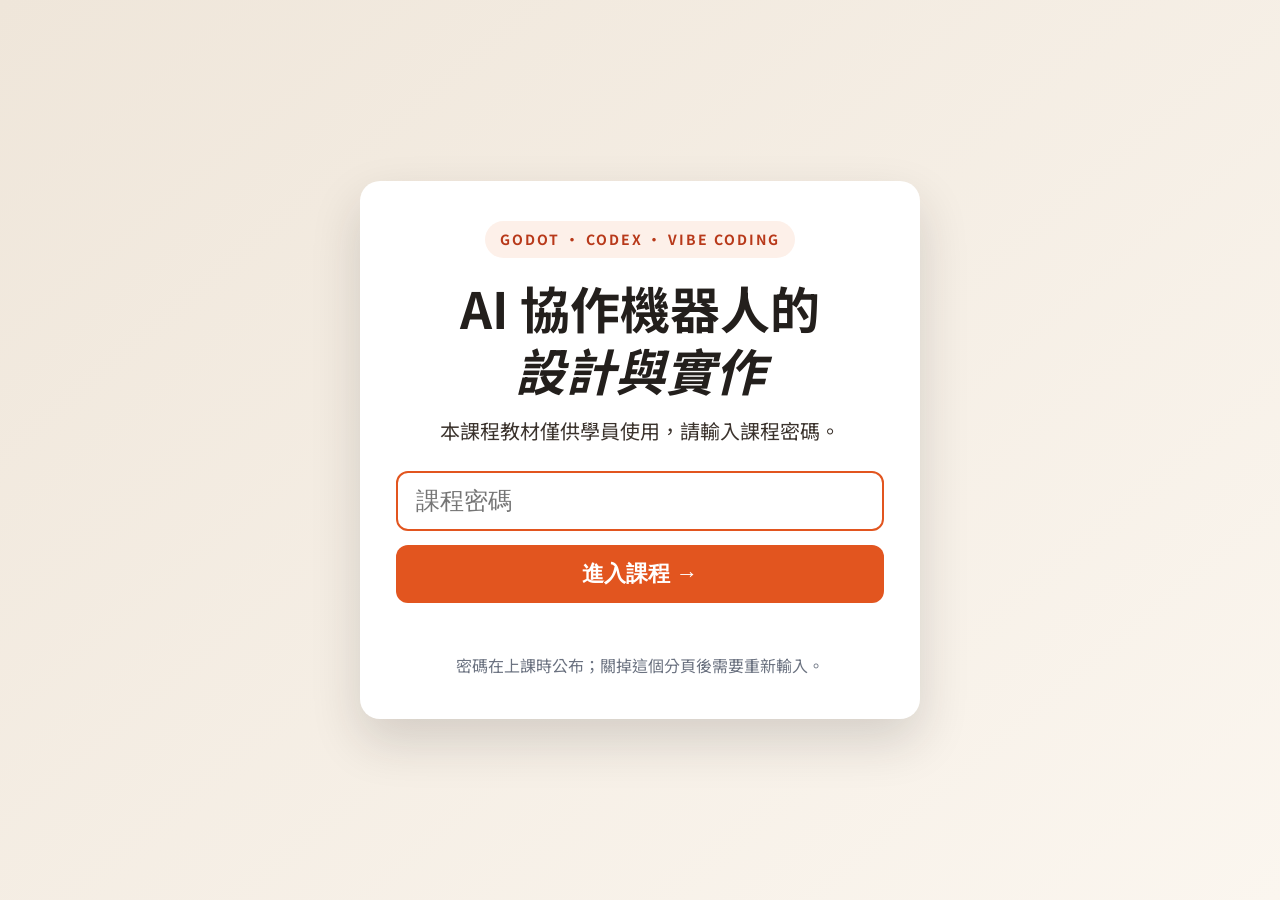
==== reader.html @ 9efdf80b "feat: complete clone of AI Cobot course site with media, guides, samples and reader" ====
<!doctype html>
<html lang="zh-Hant">
<head>
<meta charset="utf-8">
<meta name="viewport" content="width=device-width,initial-scale=1,maximum-scale=1,user-scalable=no">
<title>電子書閱讀器 · Vibe Coding × Codex 25 個 AI 實作</title>
<link rel="preconnect" href="https://fonts.googleapis.com">
<link rel="preconnect" href="https://fonts.gstatic.com" crossorigin>
<link href="https://fonts.googleapis.com/css2?family=Noto+Sans+TC:wght@400;500;600;700&family=Noto+Serif+TC:wght@700;800&display=swap" rel="stylesheet">
<link rel="stylesheet" href="assets/reader.css">
</head>
<body>

<div class="top">
  <a class='back' href='/'>← 回課程首頁</a>
  <h1 id="title">載入中…</h1>
  <span class="dl" id="dl" title="本電子書僅供線上閱讀">🔒 僅供線上閱讀</span>
  <button class="tkey" id="tkey" title="教師模式：輸入教師密碼後可選取、複製書中文字">🔑 教師</button>
</div>

<div class="stage" id="stage">
  <div class="book" id="book">
    <canvas id="page"></canvas>
    <canvas id="page2"></canvas>
    <div class="textLayer" id="tl" hidden></div>
    <canvas id="prev-layer"></canvas>
    <canvas id="ink"></canvas>
    <canvas id="lens" hidden></canvas>
    <div class="loading" id="loading">電子書載入中…</div>
  </div>
</div>

<div class="bar">
  <button class="btn" id="tocbtn" title="章節目錄">☰ <span class="lbl">目錄</span></button>

  <span class="div"></span>

  <button class="btn" id="prev" disabled>◀ <span class="lbl">上一頁</span></button>
  <div class="pgbox">
    <input id="num" type="number" min="1" value="1" aria-label="頁碼">
    <span class="tot">/ <span id="tot">–</span></span>
  </div>
  <button class="btn" id="next" disabled><span class="lbl">下一頁</span> ▶</button>

  <span class="div"></span>

  <button class="btn" id="zout" title="縮小（-）">🔍<span style="font-size:12px">－</span></button>
  <span class="zoomval" id="zv" title="點一下回到 100%">100%</span>
  <button class="btn" id="zin" title="放大（+）">🔍<span style="font-size:12px">＋</span></button>
  <button class="btn" id="fitbtn" title="整頁顯示：一整頁完整放進畫面，不用往下捲">⛶ <span class="lbl">整頁</span></button>
  <button class="btn" id="spreadbtn" title="切換單頁／雙頁跨頁顯示">📖 <span class="lbl">雙頁</span></button>
  <button class="btn" id="lensbtn" title="區域放大鏡：移到哪裡放大哪裡（滾輪調鏡片大小，Shift+滾輪調倍率）">🔎 <span class="lbl">放大鏡</span></button>
  <span class="lenschip" id="lenschip" hidden title="滾輪調鏡片大小，Shift+滾輪調倍率">
    <span id="lens-size">220</span>px · <span id="lens-pow">2.0</span>×
  </span>

  <span class="div"></span>

  <button class="btn" id="draw"  title="自由畫線">✏️ <span class="lbl">畫畫</span></button>
  <button class="btn" id="arrow" title="拖曳拉出箭頭">↗️ <span class="lbl">箭頭</span></button>
  <button class="btn" id="rect"  title="拖曳拉出方框">▭ <span class="lbl">方框</span></button>
  <button class="btn" id="oval"  title="拖曳拉出圓圈">◯ <span class="lbl">圓圈</span></button>
  <button class="btn" id="text"  title="在書頁上加文字">🔤 <span class="lbl">打字</span></button>
  <span class="penchip" id="penchip" title="滑鼠滾輪可調整粗細，點這裡回到預設">
    <i id="pen-dot"></i><span id="pen-num">2.6</span>
  </span>

  <button class="btn" id="undo" title="復原上一步（Ctrl+Z）" disabled>↩ <span class="lbl">復原</span></button>
  <button class="btn warn" id="clr" title="清除本頁筆跡與註記">🗑️ <span class="lbl">清除</span></button>

  <span class="div"></span>

  <button class="btn code" id="codebtn" title="取得這個單元的指令包">📋 <span class="lbl">指令</span></button>
</div>

<!-- 程式碼面板 -->
<div class="tmodal" id="tmodal" hidden>
  <form class="tbox" id="tform">
    <h3>🔑 教師模式</h3>
    <p>輸入教師密碼後，書頁上的文字可以直接選取、複製。</p>
    <input id="tpw" type="password" autocomplete="current-password" placeholder="教師密碼">
    <div class="terr" id="terr"></div>
    <div class="tbtns"><button type="button" class="btn" id="tcancel">取消</button><button type="submit" class="btn on" id="tok">解鎖</button></div>
  </form>
</div>

<div class="sheet" id="sheet" hidden>
  <div class="sheet-box" role="dialog" aria-modal="true" aria-labelledby="sheet-t">
    <div class="sheet-top">
      <div>
        <h2 id="sheet-t">這個單元的指令</h2>
        <p class="sheet-sub">整段複製，貼進 Spark 的「說明要執行的任務」就能用。</p>
      </div>
      <button class="x" id="sheet-x" aria-label="關閉">✕</button>
    </div>
    <div class="tabs" id="tabs"></div>
    <pre class="codebox"><code id="codetext">載入中…</code></pre>
    <div class="sheet-act">
      <button class="btn big" id="copybtn">📋 複製全部指令</button>
      <button class="btn big" id="dlbtn">⬇ 下載檔案</button>
    </div>
  </div>
</div>

<!-- 章節目錄 -->
<div class="toc-wrap" id="tocwrap" hidden>
  <nav class="toc-panel" role="dialog" aria-label="章節目錄">
    <div class="toc-head">
      <h2>章節目錄</h2>
      <button class="x" id="toc-x" aria-label="關閉">✕</button>
    </div>
    <ul class="toc-list" id="toclist"></ul>
  </nav>
</div>

<div class="hint" id="hint"></div>

<script type="module" src="assets/reader.js"></script>
<div class="netlify-badge" hidden></div>
<script>
/* Netlify 免費方案會在頁面載入後注入一個 z-index 極高的徽章 iframe，
   位置壓在右下角工具列上，會擋住按鈕。CSS 已隱藏，這裡再補一道
   （它是後來才插入的，所以用 observer 持續盯著）。 */
(function(){
  var kill = function(){
    document.querySelectorAll(
      '#nl-badge-frame, iframe[title="Powered by Netlify"], [id^="netlify-badge"]'
    ).forEach(function(el){ el.remove(); });
  };
  kill();
  new MutationObserver(kill).observe(document.documentElement, {childList:true, subtree:true});
  window.addEventListener('load', kill);
})();
</script>
</body>
</html>
---- assets/reader.css ----
/* 電子書閱讀器 — 卡片式繪畫筆觸風格 */
:root{
  --bg:#faf7f1;--card:#ffffff;--line:#e8e2d6;--ink:#2b2620;
  --muted:#7a6f60;--soft:#a89a86;--red:#c0392b;--red-dark:#a53125;
  --gold:#b8860b;--cream:#f5efe3;
  --serif:'Noto Serif TC','Songti TC',serif;
  --sans:'Noto Sans TC',system-ui,'Microsoft JhengHei',sans-serif;
  --bar:70px;
}
*{box-sizing:border-box}
html,body{height:100%}
body{
  margin:0;background:var(--bg);color:var(--ink);font-family:var(--sans);
  display:flex;flex-direction:column;overflow:hidden;
  -webkit-font-smoothing:antialiased;
}

/* ── 頂列 ───────────────────────────── */
.top{
  background:var(--cream);border-bottom:1px solid var(--line);
  padding:9px 18px;display:flex;align-items:center;gap:14px;flex-shrink:0;
}
.top .back{
  color:var(--red);font-weight:700;font-size:14.5px;
  text-decoration:none;white-space:nowrap;
}
.top .back:hover{text-decoration:underline}
.top h1{
  font-family:var(--serif);font-size:17px;font-weight:800;margin:0;
  flex:1;text-align:center;letter-spacing:.4px;
  white-space:nowrap;overflow:hidden;text-overflow:ellipsis;
}
.top .dl{
  color:var(--muted);font-size:13.5px;text-decoration:none;
  border:1px solid var(--line);background:var(--card);
  padding:5px 13px;border-radius:999px;white-space:nowrap;transition:.15s;
}
.top .dl:hover{border-color:var(--red);color:var(--red)}

/* ── 書頁區 ─────────────────────────── */
.stage{
  flex:1;overflow-y:auto;overflow-x:hidden;
  display:flex;justify-content:center;
  align-items:flex-start;padding:10px 8px 20px;
}
.book{
  position:relative;background:var(--card);border-radius:6px;
  box-shadow:0 10px 40px rgba(43,38,32,.16);
  border:1px solid var(--line);line-height:0;flex-shrink:0;
}
#page,#ink,#prev-layer{display:block;border-radius:5px}
#ink,#prev-layer{position:absolute;inset:0;touch-action:none}
#prev-layer{pointer-events:none}          /* 預覽層不吃事件，交給 #ink */
body.tool-draw #ink{cursor:crosshair}
body.tool-text #ink{cursor:text}

/* 頁面上的文字註記 */
.note{
  position:absolute;font-family:var(--sans);color:var(--red);
  font-size:16px;font-weight:600;line-height:1.4;
  background:rgba(255,255,255,.86);border:1px dashed var(--red);
  border-radius:6px;padding:3px 7px;min-width:2em;outline:none;
  white-space:pre-wrap;max-width:60%;
}

.loading{
  position:absolute;inset:0;display:flex;align-items:center;
  justify-content:center;color:var(--muted);font-size:15px;
  background:var(--card);border-radius:6px;line-height:1.7;z-index:5;
}

/* ── 底部工具列 ─────────────────────── */
.bar{
  background:var(--card);border-top:1px solid var(--line);
  padding:10px 14px;display:flex;align-items:center;
  justify-content:center;gap:7px;flex-wrap:wrap;flex-shrink:0;
  box-shadow:0 -3px 14px rgba(43,38,32,.06);min-height:var(--bar);
}
/* 按鈕多，中等螢幕收緊一點才不會擠成兩排 */
@media (max-width:1500px){
  .bar{gap:5px;padding:9px 8px}
  .btn{padding:8px 12px}
  .div{margin:0 2px}
}
/* 筆電與投影機（1366、1280）工具列會擠成兩排、吃掉高度：
   註記工具與放大鏡只留圖示（滑鼠移上去有說明），確保一排放得下 */
@media (max-width:1440px) and (min-width:701px){
  #draw .lbl,#arrow .lbl,#rect .lbl,#oval .lbl,#text .lbl,#undo .lbl,#clr .lbl,#lensbtn .lbl{display:none}
  .btn{padding:7px 10px}
}
/* 被 JS 藏起來的按鈕（橫式書不需要滿版寬、雙頁） */
.btn[hidden]{display:none!important}
.btn{
  background:var(--card);border:1px solid var(--line);border-radius:999px;
  padding:8px 16px;font-family:var(--sans);font-size:14px;font-weight:600;
  color:var(--ink);cursor:pointer;transition:.15s;white-space:nowrap;
  display:inline-flex;align-items:center;gap:6px;line-height:1.4;
}
.btn:hover:not(:disabled){
  border-color:var(--red);color:var(--red);transform:translateY(-2px);
  box-shadow:0 4px 12px rgba(43,38,32,.1);
}
.btn:disabled{opacity:.36;cursor:not-allowed}
.btn.on{
  background:var(--red);border-color:var(--red);color:#fff;
  box-shadow:0 4px 14px rgba(192,57,43,.3);
}
.btn.on:hover{color:#fff;background:var(--red-dark)}
.btn.warn{border-color:var(--gold);background:#fffdf6}
.btn.warn:hover{border-color:var(--red)}

.pgbox{
  display:inline-flex;align-items:center;gap:7px;
  font-family:var(--serif);font-size:15px;font-weight:700;
  padding:0 8px;color:var(--ink);white-space:nowrap;
}
.pgbox input{
  width:52px;text-align:center;font-family:var(--serif);font-size:15px;
  font-weight:700;color:var(--red);border:1px solid var(--line);
  border-radius:8px;padding:5px 4px;background:var(--bg);outline:none;
}
.pgbox input:focus{border-color:var(--red)}
.pgbox .tot{color:var(--muted);font-weight:600}
.div{width:1px;height:26px;background:var(--line);margin:0 5px}
.zoomval{
  font-size:13px;color:var(--muted);font-weight:600;
  min-width:46px;text-align:center;
}

.hint{
  position:fixed;left:50%;transform:translateX(-50%);
  bottom:calc(var(--bar) + 18px);
  background:rgba(43,38,32,.9);color:#fff;font-size:13.5px;
  padding:9px 18px;border-radius:999px;pointer-events:none;
  opacity:0;transition:opacity .25s;z-index:50;
}
.hint.show{opacity:1}

@media (max-width:700px){
  .top h1{font-size:14.5px}
  .top .dl{display:none}
  .stage{padding:8px 6px 14px}
  /* 手機：工具列不換行，改成單排橫向捲動，才不會吃掉閱讀高度 */
  .bar{
    gap:6px;padding:8px 10px;flex-wrap:nowrap;
    overflow-x:auto;justify-content:flex-start;
    -webkit-overflow-scrolling:touch;scrollbar-width:none;
  }
  .bar::-webkit-scrollbar{display:none}
  .btn{padding:7px 11px;font-size:16px;flex-shrink:0}
  .btn .lbl{display:none}
  .pgbox{font-size:14px;flex-shrink:0}
  .div,.penchip,.zoomval{flex-shrink:0}
}

/* ── 程式碼面板 ─────────────────────── */
.btn.code{border-color:var(--gold);background:#fffdf6}
.btn.code:hover{border-color:var(--red)}

.sheet{
  position:fixed;inset:0;z-index:100;
  background:rgba(43,38,32,.55);
  display:flex;align-items:flex-end;justify-content:center;
  animation:fade .18s ease;
}
/* display:flex 會蓋掉 hidden，必須明確關掉，
   否則面板收起時仍是一層看不見的遮罩，把工具列全部擋住。 */
.sheet[hidden]{display:none}
@keyframes fade{from{opacity:0}to{opacity:1}}
.sheet-box{
  background:var(--card);width:min(980px,100%);
  max-height:86vh;border-radius:18px 18px 0 0;
  display:flex;flex-direction:column;
  box-shadow:0 -10px 40px rgba(43,38,32,.3);
  animation:up .24s cubic-bezier(.22,1,.36,1);
}
@keyframes up{from{transform:translateY(26px)}to{transform:translateY(0)}}

.sheet-top{
  display:flex;align-items:flex-start;justify-content:space-between;
  gap:14px;padding:20px 24px 14px;border-bottom:1px solid var(--line);
}
.sheet-top h2{
  font-family:var(--serif);font-size:20px;font-weight:800;margin:0 0 3px;
}
.sheet-sub{color:var(--muted);font-size:13.5px;margin:0}
.x{
  background:none;border:none;font-size:20px;color:var(--muted);
  cursor:pointer;padding:4px 8px;border-radius:8px;line-height:1;
}
.x:hover{background:var(--cream);color:var(--red)}

.tabs{
  display:flex;gap:8px;padding:12px 24px 0;flex-wrap:wrap;
}
.tab{
  background:var(--bg);border:1px solid var(--line);border-radius:999px;
  padding:6px 16px;font-family:var(--sans);font-size:13.5px;font-weight:600;
  color:var(--muted);cursor:pointer;transition:.15s;
}
.tab:hover{border-color:var(--red);color:var(--red)}
.tab.on{background:var(--red);border-color:var(--red);color:#fff}

.codebox{
  flex:1;overflow:auto;margin:14px 24px 0;padding:16px 18px;
  background:#2b2620;border-radius:12px;
  font-family:'Consolas','Monaco','Courier New',monospace;
  font-size:12.8px;line-height:1.7;color:#f0ebe4;
  white-space:pre;tab-size:2;
  user-select:text;                 /* 程式碼刻意允許選取複製 */
}
.codebox code{font:inherit;color:inherit}

.sheet-act{
  display:flex;gap:11px;justify-content:center;flex-wrap:wrap;
  padding:16px 24px 22px;
}
.btn.big{padding:11px 26px;font-size:15px}
#copybtn{background:var(--red);border-color:var(--red);color:#fff}
#copybtn:hover{background:var(--red-dark);color:#fff}

@media (max-width:700px){
  .sheet-box{max-height:92vh;border-radius:14px 14px 0 0}
  .sheet-top{padding:16px 16px 12px}
  .tabs{padding:10px 16px 0}
  .codebox{margin:12px 16px 0;font-size:11.6px;padding:13px 14px}
  .sheet-act{padding:13px 16px 18px}
  .btn.big{padding:10px 18px;font-size:14px;flex:1}
}

/* Netlify 免費方案會注入一個 z-index 極高的徽章 iframe，
   位置正好壓在右下角工具列上，把「程式碼」按鈕擋住。
   這裡直接隱藏它，避免影響操作。 */
#nl-badge-frame,
iframe[title="Powered by Netlify"],
[id^="netlify-badge"]{
  display:none !important;
  pointer-events:none !important;
}

/* 筆畫粗細指示（滾輪調整時即時反映） */
.penchip{
  display:none;align-items:center;gap:7px;
  padding:5px 13px 5px 10px;border-radius:999px;
  border:1px solid var(--gold);background:#fffdf6;
  font-size:13px;font-weight:700;color:var(--muted);
  cursor:pointer;user-select:none;white-space:nowrap;
}
body.has-tool .penchip{display:inline-flex}   /* 只在選了畫圖工具時出現 */
.penchip:hover{border-color:var(--red);color:var(--red)}
.penchip i{
  display:inline-block;width:2.6px;height:2.6px;
  background:var(--red);border-radius:50%;
  transition:width .12s,height .12s;
}

/* ── 章節目錄側欄 ───────────────────── */
.toc-wrap{
  position:fixed;inset:0;z-index:90;
  background:rgba(43,38,32,.5);
  display:flex;justify-content:flex-start;
  animation:fade .16s ease;
}
.toc-wrap[hidden]{display:none}
.toc-panel{
  background:var(--card);width:min(360px,86vw);height:100%;
  display:flex;flex-direction:column;
  box-shadow:6px 0 30px rgba(43,38,32,.28);
  animation:slidein .22s cubic-bezier(.22,1,.36,1);
}
@keyframes slidein{from{transform:translateX(-24px)}to{transform:translateX(0)}}
.toc-head{
  display:flex;align-items:center;justify-content:space-between;
  padding:18px 20px 14px;border-bottom:1px solid var(--line);
  background:var(--cream);
}
.toc-head h2{font-family:var(--serif);font-size:18px;font-weight:800;margin:0}
.toc-list{list-style:none;margin:0;padding:8px 0;overflow-y:auto;flex:1}
.toc-list li{margin:0}
.toc-list button{
  width:100%;display:flex;align-items:baseline;gap:12px;
  background:none;border:none;border-bottom:1px solid var(--line);
  padding:13px 20px;text-align:left;cursor:pointer;
  font-family:var(--sans);font-size:14.5px;color:var(--ink);transition:background .14s;
}
.toc-list button:hover{background:#fdf1ef}
.toc-list button.on{background:#fdf1ef;font-weight:700}
.toc-list button.on .tp{color:var(--red)}
.toc-list .tt{flex:1;line-height:1.5}
.toc-list .tp{
  font-family:var(--serif);font-size:13px;font-weight:700;
  color:var(--soft);white-space:nowrap;
}

/* ── 區域放大鏡 ─────────────────────────
   跟著滑鼠走的圓形鏡片，只放大鏡片底下那一塊。
   與工具列的整頁縮放並存：整頁縮放改變版面，放大鏡不改版面。 */
#lens{
  position:absolute; inset:auto; pointer-events:none; z-index:40;
  border-radius:50%; border:3px solid rgba(226,85,31,.9);
  box-shadow:0 6px 26px rgba(0,0,0,.30), inset 0 0 0 1px rgba(255,255,255,.65);
  background:#fff; display:block;
}
#lens[hidden]{display:none}
.book.lensing{cursor:none}
.lenschip{
  display:inline-flex; align-items:center; gap:4px;
  font-size:12px; color:var(--ink-soft,#6b6257);
  background:#f4efe7; border:1px solid #e2d8c8; border-radius:999px;
  padding:4px 10px; white-space:nowrap; user-select:none;
}
.lenschip[hidden]{display:none}

/* ── 雙頁跨頁模式 ───────────────────────
   兩張畫布並排，中間一道書溝陰影，翻頁時整本輕微翻動。 */
.book.spread{display:flex; align-items:flex-start; gap:0}
.book.spread #page2{
  display:block;
  box-shadow:0 10px 30px rgba(43,38,32,.16);
}
#page2{display:none}
.book.spread::after{
  content:''; position:absolute; top:0; bottom:0; left:50%;
  width:26px; transform:translateX(-13px); pointer-events:none; z-index:5;
  background:linear-gradient(to right,
    rgba(0,0,0,0) 0%, rgba(0,0,0,.05) 32%, rgba(0,0,0,.16) 50%,
    rgba(0,0,0,.05) 68%, rgba(0,0,0,0) 100%);
}
/* 翻頁動畫：整本以書脊為軸輕輕翻一下 */
@keyframes flipNext{
  0%{transform:perspective(1800px) rotateY(0deg)}
  45%{transform:perspective(1800px) rotateY(-7deg)}
  100%{transform:perspective(1800px) rotateY(0deg)}
}
@keyframes flipPrev{
  0%{transform:perspective(1800px) rotateY(0deg)}
  45%{transform:perspective(1800px) rotateY(7deg)}
  100%{transform:perspective(1800px) rotateY(0deg)}
}
.book.flip-next{animation:flipNext .42s ease-out}
.book.flip-prev{animation:flipPrev .42s ease-out}
@media (prefers-reduced-motion: reduce){
  .book.flip-next,.book.flip-prev{animation:none}
}

/* 整頁模式：頁面在閱讀區裡置中，且不出現捲軸 */
.stage.fit{align-items:center; overflow:hidden}

/* 指令框旁的複製按鈕（2026-10-03） */
.cp-btn{position:absolute;z-index:6;white-space:nowrap;transform:translateX(-100%);font:600 13px/1 system-ui,"Microsoft JhengHei",sans-serif;
  padding:6px 10px;border-radius:999px;border:1px solid #e2551f;background:#fff;color:#e2551f;cursor:pointer;
  box-shadow:0 2px 6px rgba(0,0,0,.15)}
.cp-btn:hover{background:#e2551f;color:#fff}
.pdf-link{position:absolute;z-index:6;border-radius:8px;cursor:pointer}
.pdf-link:hover{box-shadow:0 0 0 3px rgba(226,85,31,.6)}

/* ── 教師模式：文字層與密碼視窗 ── */
.tkey{margin-left:10px;border:1px solid #e3d6c6;background:#fff;border-radius:999px;padding:5px 14px;font:600 13px 'Noto Sans TC',sans-serif;color:#8a5a2b;cursor:pointer}
.tkey.on{background:#1f7a4d;color:#fff;border-color:#1f7a4d}
.textLayer{position:absolute;left:0;top:0;overflow:hidden;line-height:1;text-align:initial;transform-origin:0 0;z-index:3;opacity:1}
.textLayer[hidden]{display:none!important}
.textLayer span,.textLayer br{color:transparent;position:absolute;white-space:pre;cursor:text;transform-origin:0% 0%}
.textLayer ::selection{background:rgba(31,122,77,.35)}
body.teacher .textLayer{user-select:text}
body.teacher:not(.tool-draw):not(.tool-text) #ink{pointer-events:none}
.tmodal{position:fixed;inset:0;background:rgba(20,20,20,.45);display:flex;align-items:center;justify-content:center;z-index:200}
.tmodal[hidden]{display:none!important}
.tbox{background:#fff;border-radius:14px;padding:22px 26px;width:min(380px,90vw);box-shadow:0 18px 50px rgba(0,0,0,.25);font-family:'Noto Sans TC',sans-serif}
.tbox h3{margin:0 0 6px;font-size:20px}.tbox p{margin:0 0 12px;color:#555;font-size:14px;line-height:1.6}
.tbox input{width:100%;box-sizing:border-box;font-size:16px;padding:9px 12px;border:1px solid #ccc;border-radius:8px}
.terr{color:#c0392b;font-size:13px;min-height:20px;margin-top:6px}
.tbtns{display:flex;justify-content:flex-end;gap:10px}
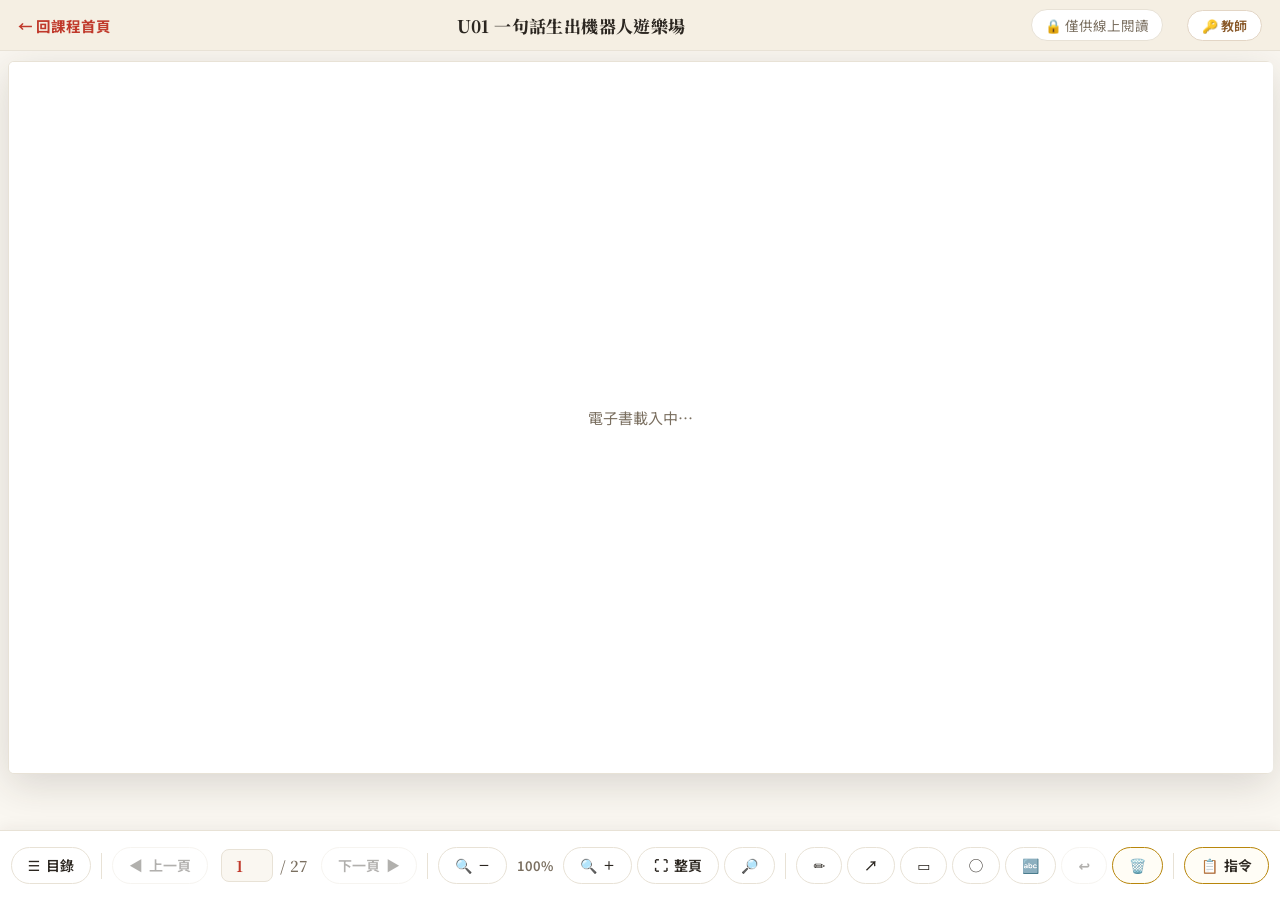
==== commit 1fdcd31c: "fix: faithful site clone with working e-book reader, TOC, copy169 and skill files" ====
--- a/reader.html
+++ b/reader.html
@@ -1,6 +1,7 @@
 <!doctype html>
 <html lang="zh-Hant">
 <head>
+
 <meta charset="utf-8">
 <meta name="viewport" content="width=device-width,initial-scale=1,maximum-scale=1,user-scalable=no">
 <title>電子書閱讀器 · Vibe Coding × Codex 25 個 AI 實作</title>
@@ -12,7 +13,7 @@
 <body>
 
 <div class="top">
-  <a class='back' href='/'>← 回課程首頁</a>
+  <a class='back' href='index.html'>← 回課程首頁</a>
   <h1 id="title">載入中…</h1>
   <span class="dl" id="dl" title="本電子書僅供線上閱讀">🔒 僅供線上閱讀</span>
   <button class="tkey" id="tkey" title="教師模式：輸入教師密碼後可選取、複製書中文字">🔑 教師</button>
